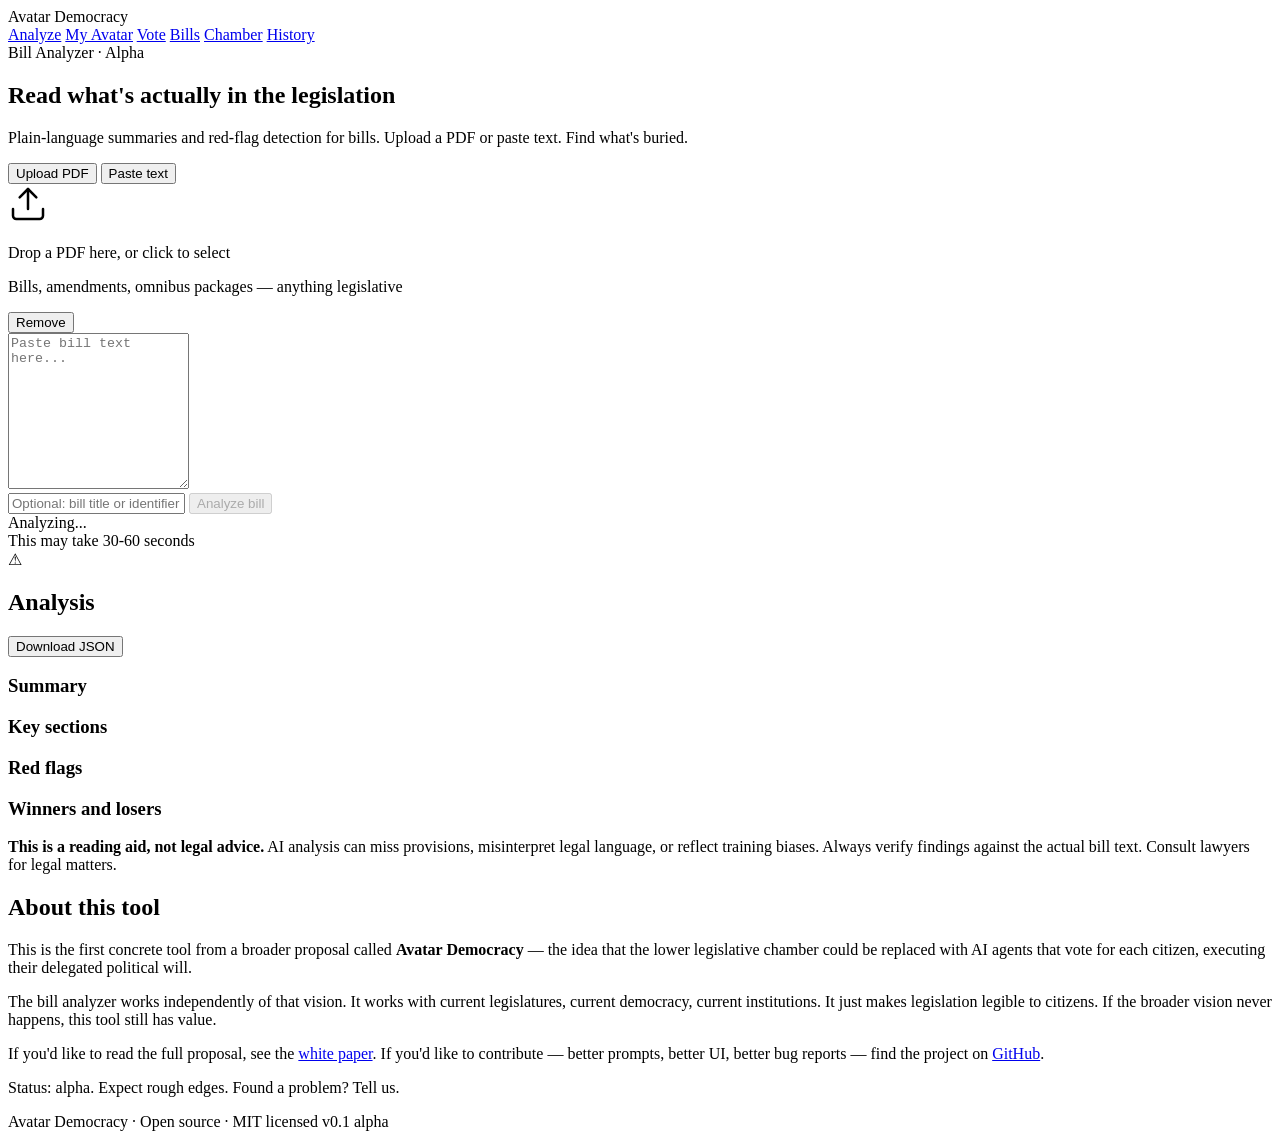
==== frontend/index.html @ 35fe25ca "Initial commit: Avatar Democracy A working demonstration of the Avatar Democracy proposal (white pap" ====
<!DOCTYPE html>
<html lang="en">
<head>
<meta charset="UTF-8">
<meta name="viewport" content="width=device-width, initial-scale=1.0">
<title>Bill Analyzer — Avatar Democracy</title>
<link rel="stylesheet" href="/static/style.css">
</head>
<body>

<header class="site-header">
  <div class="container header-inner">
    <div class="logo">
      <div class="logo-mark"></div>
      <span>Avatar Democracy</span>
    </div>
    <nav>
      <a href="/" class="nav-link active">Analyze</a>
      <a href="/avatar" class="nav-link">My Avatar</a>
      <a href="/vote" class="nav-link">Vote</a>
      <a href="/bills" class="nav-link">Bills</a>
      <a href="/chamber" class="nav-link">Chamber</a>
      <a href="/history" class="nav-link">History</a>
    </nav>
  </div>
</header>

<main>
<div class="container">

  <section class="hero">
    <div class="eyebrow">Bill Analyzer · Alpha</div>
    <h1>Read what's actually in the legislation</h1>
    <p class="lead">Plain-language summaries and red-flag detection for bills. Upload a PDF or paste text. Find what's buried.</p>
  </section>

  <section class="input-card">
    <div class="tabs">
      <button class="tab active" data-tab="upload">Upload PDF</button>
      <button class="tab" data-tab="paste">Paste text</button>
    </div>

    <div class="tab-content active" id="tab-upload">
      <div class="upload-zone" id="upload-zone">
        <div class="upload-icon">
          <svg width="40" height="40" viewBox="0 0 24 24" fill="none" stroke="currentColor" stroke-width="1.5" stroke-linecap="round" stroke-linejoin="round">
            <path d="M21 15v4a2 2 0 0 1-2 2H5a2 2 0 0 1-2-2v-4"/>
            <polyline points="17 8 12 3 7 8"/>
            <line x1="12" y1="3" x2="12" y2="15"/>
          </svg>
        </div>
        <p class="upload-primary">Drop a PDF here, or click to select</p>
        <p class="upload-secondary">Bills, amendments, omnibus packages — anything legislative</p>
        <input type="file" id="file-input" accept=".pdf" hidden>
      </div>
      <div class="file-info hidden" id="file-info">
        <span id="file-name"></span>
        <button class="btn-link" id="file-clear">Remove</button>
      </div>
    </div>

    <div class="tab-content" id="tab-paste">
      <textarea
        id="text-input"
        placeholder="Paste bill text here..."
        rows="10"
      ></textarea>
    </div>

    <div class="input-footer">
      <input
        type="text"
        id="title-input"
        placeholder="Optional: bill title or identifier"
        class="title-field"
      >
      <button class="btn-primary" id="analyze-btn" disabled>
        Analyze bill
      </button>
    </div>
  </section>

  <section class="status hidden" id="status">
    <div class="status-spinner"></div>
    <div class="status-text">
      <div class="status-primary" id="status-primary">Analyzing...</div>
      <div class="status-secondary" id="status-secondary">This may take 30-60 seconds</div>
    </div>
  </section>

  <section class="error hidden" id="error">
    <div class="error-icon">⚠</div>
    <div class="error-text" id="error-text"></div>
  </section>

  <section class="results hidden" id="results">

    <div class="results-header">
      <h2 id="results-title">Analysis</h2>
      <div class="results-actions">
        <button class="btn-secondary" id="download-json">Download JSON</button>
      </div>
    </div>

    <div class="result-card">
      <div class="result-card-header">
        <h3>Summary</h3>
      </div>
      <div class="result-card-body" id="summary-body"></div>
    </div>

    <div class="result-card" id="sections-card">
      <div class="result-card-header">
        <h3>Key sections</h3>
        <span class="badge" id="sections-count"></span>
      </div>
      <div class="result-card-body" id="sections-body"></div>
    </div>

    <div class="result-card" id="redflags-card">
      <div class="result-card-header">
        <h3>Red flags</h3>
        <span class="badge" id="redflags-count"></span>
      </div>
      <div class="result-card-body" id="redflags-body"></div>
    </div>

    <div class="result-card" id="beneficiaries-card">
      <div class="result-card-header">
        <h3>Winners and losers</h3>
      </div>
      <div class="result-card-body" id="beneficiaries-body"></div>
    </div>

    <div class="disclaimer">
      <strong>This is a reading aid, not legal advice.</strong> AI analysis can miss provisions, misinterpret legal language, or reflect training biases. Always verify findings against the actual bill text. Consult lawyers for legal matters.
    </div>

  </section>

  <section class="about" id="about">
    <h2>About this tool</h2>
    <p>This is the first concrete tool from a broader proposal called <strong>Avatar Democracy</strong> — the idea that the lower legislative chamber could be replaced with AI agents that vote for each citizen, executing their delegated political will.</p>
    <p>The bill analyzer works independently of that vision. It works with current legislatures, current democracy, current institutions. It just makes legislation legible to citizens. If the broader vision never happens, this tool still has value.</p>
    <p>If you'd like to read the full proposal, see the <a href="#">white paper</a>. If you'd like to contribute — better prompts, better UI, better bug reports — find the project on <a href="#">GitHub</a>.</p>
    <p class="status-line">Status: alpha. Expect rough edges. Found a problem? Tell us.</p>
  </section>

</div>
</main>

<footer>
  <div class="container footer-inner">
    <span>Avatar Democracy · Open source · MIT licensed</span>
    <span class="footer-version">v0.1 alpha</span>
  </div>
</footer>

<script src="/static/app.js"></script>
</body>
</html>
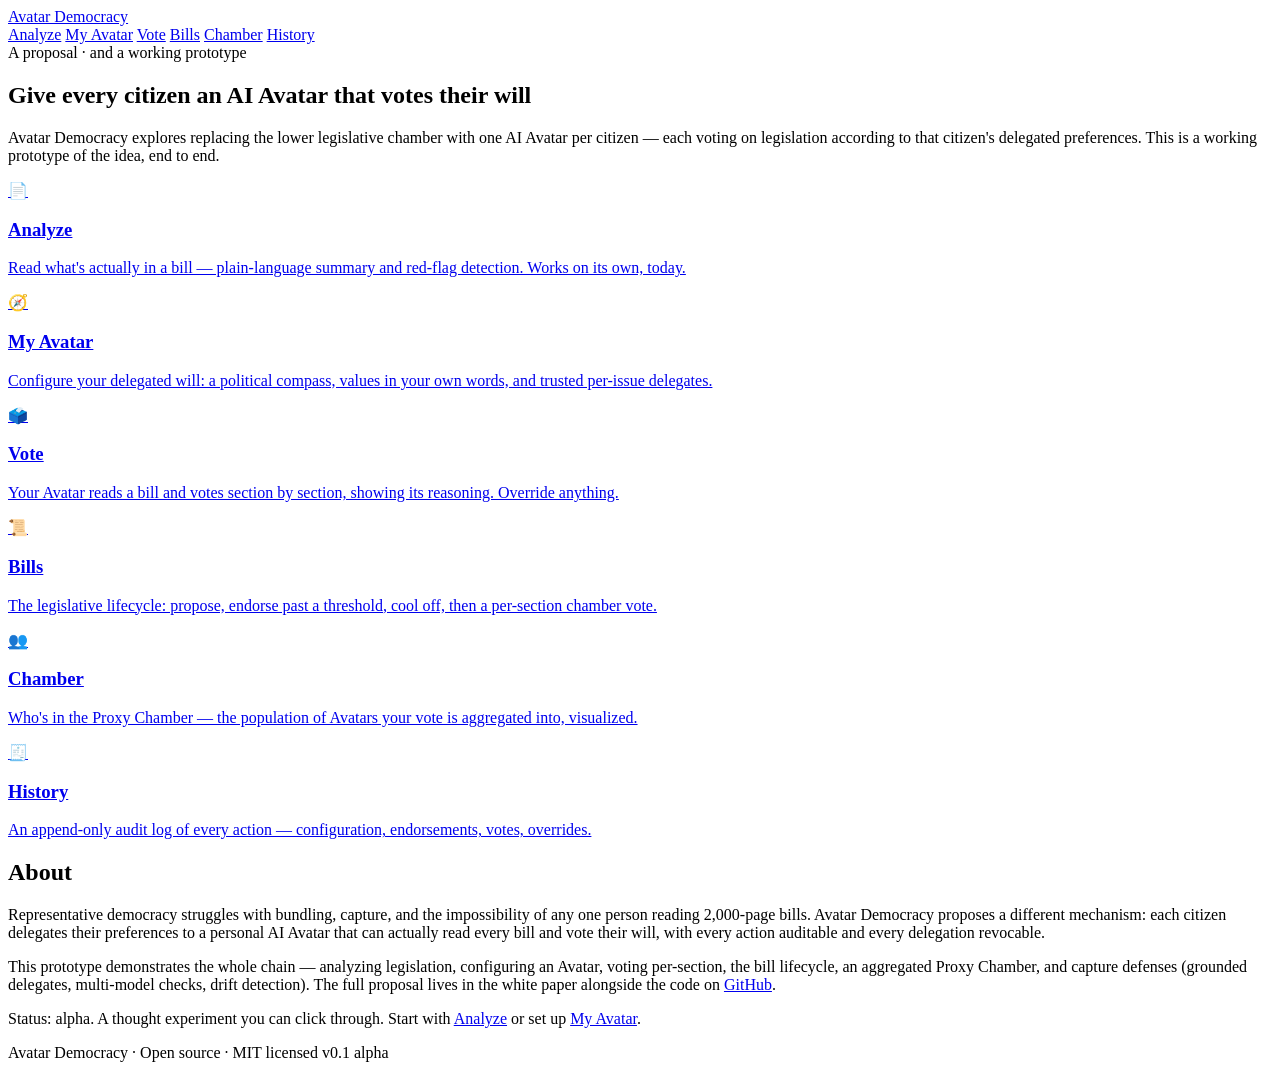
==== commit 63fdce89: "Add a landing page; move analyzer to /analyze The site root now shows a proper landing/home page (ov" ====
--- a/frontend/index.html
+++ b/frontend/index.html
@@ -3,19 +3,19 @@
 <head>
 <meta charset="UTF-8">
 <meta name="viewport" content="width=device-width, initial-scale=1.0">
-<title>Bill Analyzer — Avatar Democracy</title>
+<title>Avatar Democracy</title>
 <link rel="stylesheet" href="/static/style.css">
 </head>
 <body>
 
 <header class="site-header">
   <div class="container header-inner">
-    <div class="logo">
+    <a href="/" class="logo">
       <div class="logo-mark"></div>
       <span>Avatar Democracy</span>
-    </div>
+    </a>
     <nav>
-      <a href="/" class="nav-link active">Analyze</a>
+      <a href="/analyze" class="nav-link">Analyze</a>
       <a href="/avatar" class="nav-link">My Avatar</a>
       <a href="/vote" class="nav-link">Vote</a>
       <a href="/bills" class="nav-link">Bills</a>
@@ -28,122 +28,50 @@
 <main>
 <div class="container">
 
-  <section class="hero">
-    <div class="eyebrow">Bill Analyzer · Alpha</div>
-    <h1>Read what's actually in the legislation</h1>
-    <p class="lead">Plain-language summaries and red-flag detection for bills. Upload a PDF or paste text. Find what's buried.</p>
+  <section class="hero home-hero">
+    <div class="eyebrow">A proposal · and a working prototype</div>
+    <h1>Give every citizen an AI Avatar that votes their will</h1>
+    <p class="lead">Avatar Democracy explores replacing the lower legislative chamber with one AI Avatar per citizen — each voting on legislation according to that citizen's delegated preferences. This is a working prototype of the idea, end to end.</p>
   </section>
 
-  <section class="input-card">
-    <div class="tabs">
-      <button class="tab active" data-tab="upload">Upload PDF</button>
-      <button class="tab" data-tab="paste">Paste text</button>
-    </div>
-
-    <div class="tab-content active" id="tab-upload">
-      <div class="upload-zone" id="upload-zone">
-        <div class="upload-icon">
-          <svg width="40" height="40" viewBox="0 0 24 24" fill="none" stroke="currentColor" stroke-width="1.5" stroke-linecap="round" stroke-linejoin="round">
-            <path d="M21 15v4a2 2 0 0 1-2 2H5a2 2 0 0 1-2-2v-4"/>
-            <polyline points="17 8 12 3 7 8"/>
-            <line x1="12" y1="3" x2="12" y2="15"/>
-          </svg>
-        </div>
-        <p class="upload-primary">Drop a PDF here, or click to select</p>
-        <p class="upload-secondary">Bills, amendments, omnibus packages — anything legislative</p>
-        <input type="file" id="file-input" accept=".pdf" hidden>
-      </div>
-      <div class="file-info hidden" id="file-info">
-        <span id="file-name"></span>
-        <button class="btn-link" id="file-clear">Remove</button>
-      </div>
-    </div>
-
-    <div class="tab-content" id="tab-paste">
-      <textarea
-        id="text-input"
-        placeholder="Paste bill text here..."
-        rows="10"
-      ></textarea>
-    </div>
-
-    <div class="input-footer">
-      <input
-        type="text"
-        id="title-input"
-        placeholder="Optional: bill title or identifier"
-        class="title-field"
-      >
-      <button class="btn-primary" id="analyze-btn" disabled>
-        Analyze bill
-      </button>
-    </div>
-  </section>
-
-  <section class="status hidden" id="status">
-    <div class="status-spinner"></div>
-    <div class="status-text">
-      <div class="status-primary" id="status-primary">Analyzing...</div>
-      <div class="status-secondary" id="status-secondary">This may take 30-60 seconds</div>
-    </div>
-  </section>
-
-  <section class="error hidden" id="error">
-    <div class="error-icon">⚠</div>
-    <div class="error-text" id="error-text"></div>
-  </section>
-
-  <section class="results hidden" id="results">
-
-    <div class="results-header">
-      <h2 id="results-title">Analysis</h2>
-      <div class="results-actions">
-        <button class="btn-secondary" id="download-json">Download JSON</button>
-      </div>
-    </div>
-
-    <div class="result-card">
-      <div class="result-card-header">
-        <h3>Summary</h3>
-      </div>
-      <div class="result-card-body" id="summary-body"></div>
-    </div>
-
-    <div class="result-card" id="sections-card">
-      <div class="result-card-header">
-        <h3>Key sections</h3>
-        <span class="badge" id="sections-count"></span>
-      </div>
-      <div class="result-card-body" id="sections-body"></div>
-    </div>
-
-    <div class="result-card" id="redflags-card">
-      <div class="result-card-header">
-        <h3>Red flags</h3>
-        <span class="badge" id="redflags-count"></span>
-      </div>
-      <div class="result-card-body" id="redflags-body"></div>
-    </div>
-
-    <div class="result-card" id="beneficiaries-card">
-      <div class="result-card-header">
-        <h3>Winners and losers</h3>
-      </div>
-      <div class="result-card-body" id="beneficiaries-body"></div>
-    </div>
-
-    <div class="disclaimer">
-      <strong>This is a reading aid, not legal advice.</strong> AI analysis can miss provisions, misinterpret legal language, or reflect training biases. Always verify findings against the actual bill text. Consult lawyers for legal matters.
-    </div>
-
+  <section class="home-grid">
+    <a class="home-card" href="/analyze">
+      <div class="home-card-icon">📄</div>
+      <h3>Analyze</h3>
+      <p>Read what's actually in a bill — plain-language summary and red-flag detection. Works on its own, today.</p>
+    </a>
+    <a class="home-card" href="/avatar">
+      <div class="home-card-icon">🧭</div>
+      <h3>My Avatar</h3>
+      <p>Configure your delegated will: a political compass, values in your own words, and trusted per-issue delegates.</p>
+    </a>
+    <a class="home-card" href="/vote">
+      <div class="home-card-icon">🗳️</div>
+      <h3>Vote</h3>
+      <p>Your Avatar reads a bill and votes section by section, showing its reasoning. Override anything.</p>
+    </a>
+    <a class="home-card" href="/bills">
+      <div class="home-card-icon">📜</div>
+      <h3>Bills</h3>
+      <p>The legislative lifecycle: propose, endorse past a threshold, cool off, then a per-section chamber vote.</p>
+    </a>
+    <a class="home-card" href="/chamber">
+      <div class="home-card-icon">👥</div>
+      <h3>Chamber</h3>
+      <p>Who's in the Proxy Chamber — the population of Avatars your vote is aggregated into, visualized.</p>
+    </a>
+    <a class="home-card" href="/history">
+      <div class="home-card-icon">🧾</div>
+      <h3>History</h3>
+      <p>An append-only audit log of every action — configuration, endorsements, votes, overrides.</p>
+    </a>
   </section>
 
   <section class="about" id="about">
-    <h2>About this tool</h2>
-    <p>This is the first concrete tool from a broader proposal called <strong>Avatar Democracy</strong> — the idea that the lower legislative chamber could be replaced with AI agents that vote for each citizen, executing their delegated political will.</p>
-    <p>The bill analyzer works independently of that vision. It works with current legislatures, current democracy, current institutions. It just makes legislation legible to citizens. If the broader vision never happens, this tool still has value.</p>
-    <p>If you'd like to read the full proposal, see the <a href="#">white paper</a>. If you'd like to contribute — better prompts, better UI, better bug reports — find the project on <a href="#">GitHub</a>.</p>
-    <p class="status-line">Status: alpha. Expect rough edges. Found a problem? Tell us.</p>
+    <h2>About</h2>
+    <p>Representative democracy struggles with bundling, capture, and the impossibility of any one person reading 2,000-page bills. Avatar Democracy proposes a different mechanism: each citizen delegates their preferences to a personal AI Avatar that can actually read every bill and vote their will, with every action auditable and every delegation revocable.</p>
+    <p>This prototype demonstrates the whole chain — analyzing legislation, configuring an Avatar, voting per-section, the bill lifecycle, an aggregated Proxy Chamber, and capture defenses (grounded delegates, multi-model checks, drift detection). The full proposal lives in the white paper alongside the code on <a href="https://github.com/spiry2s/avatar-democracy">GitHub</a>.</p>
+    <p class="status-line">Status: alpha. A thought experiment you can click through. Start with <a href="/analyze">Analyze</a> or set up <a href="/avatar">My Avatar</a>.</p>
   </section>
 
 </div>
@@ -156,6 +84,5 @@
   </div>
 </footer>
 
-<script src="/static/app.js"></script>
 </body>
 </html>
